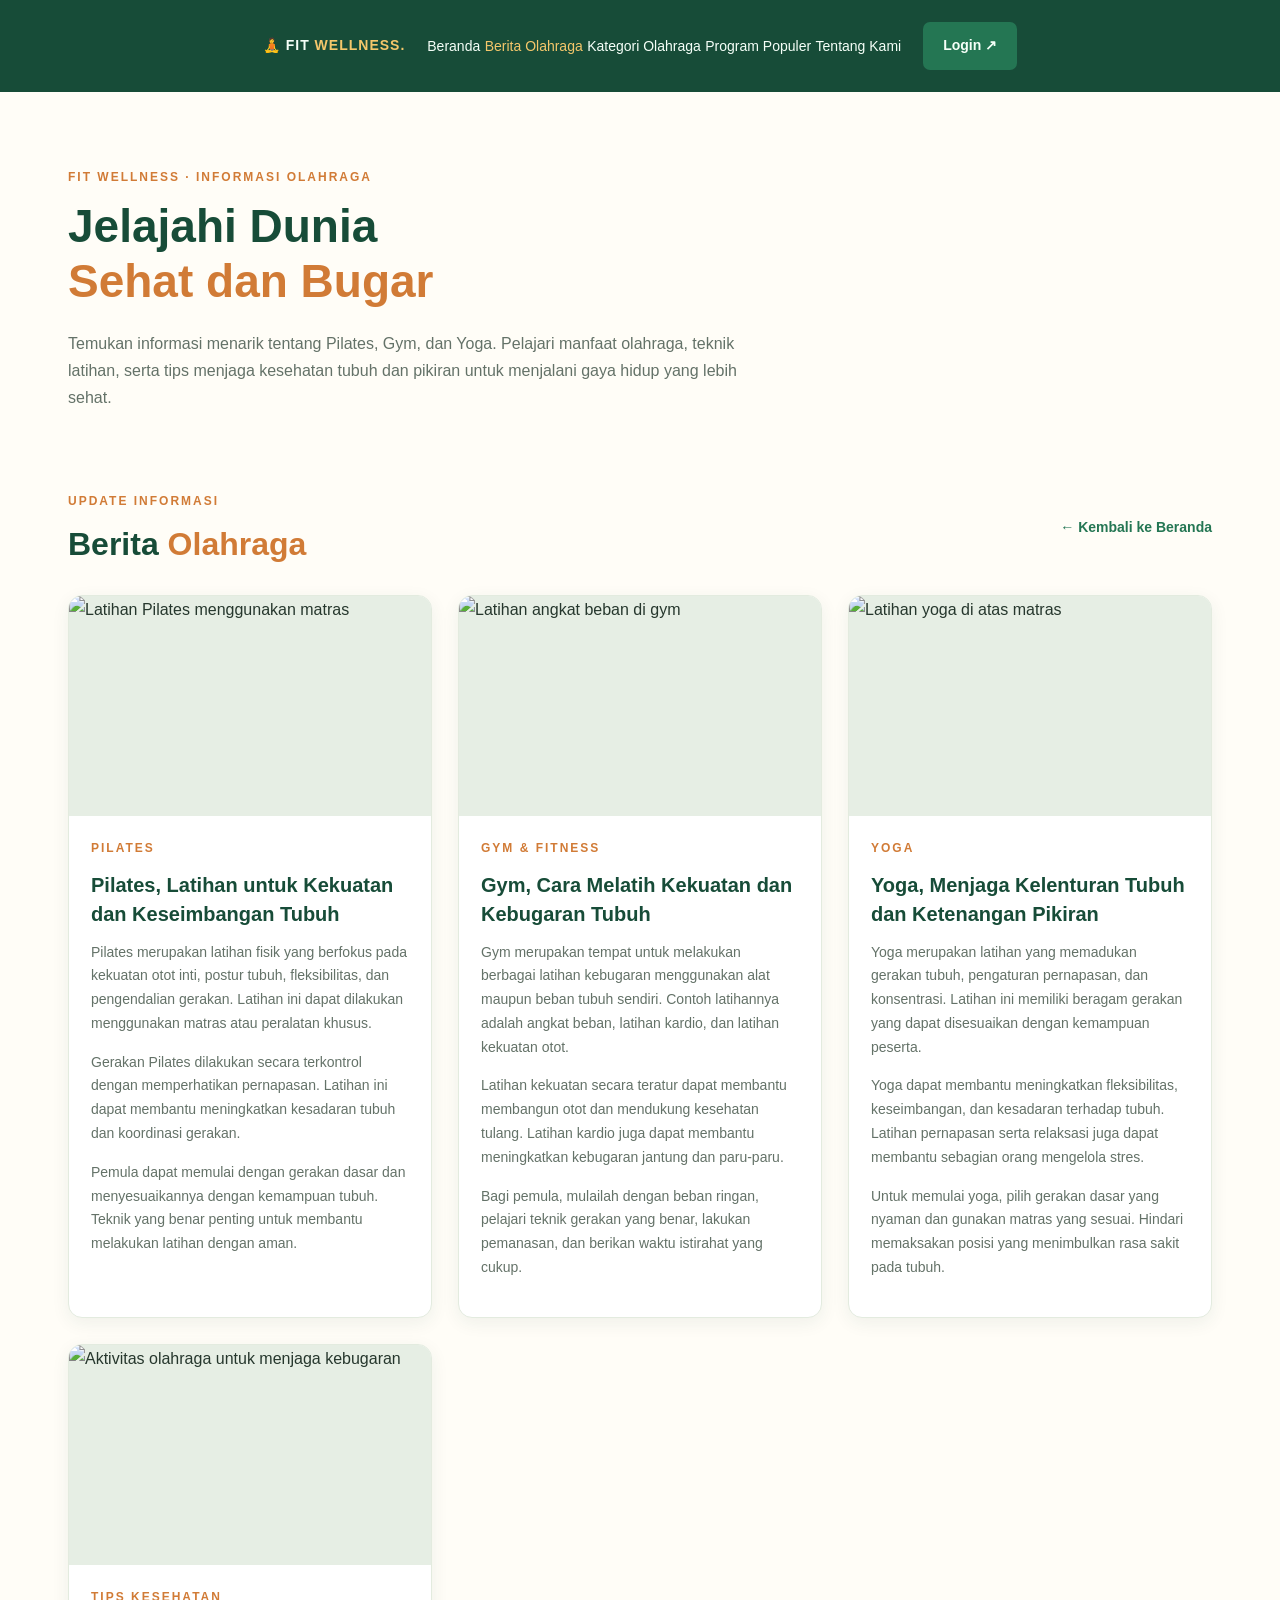
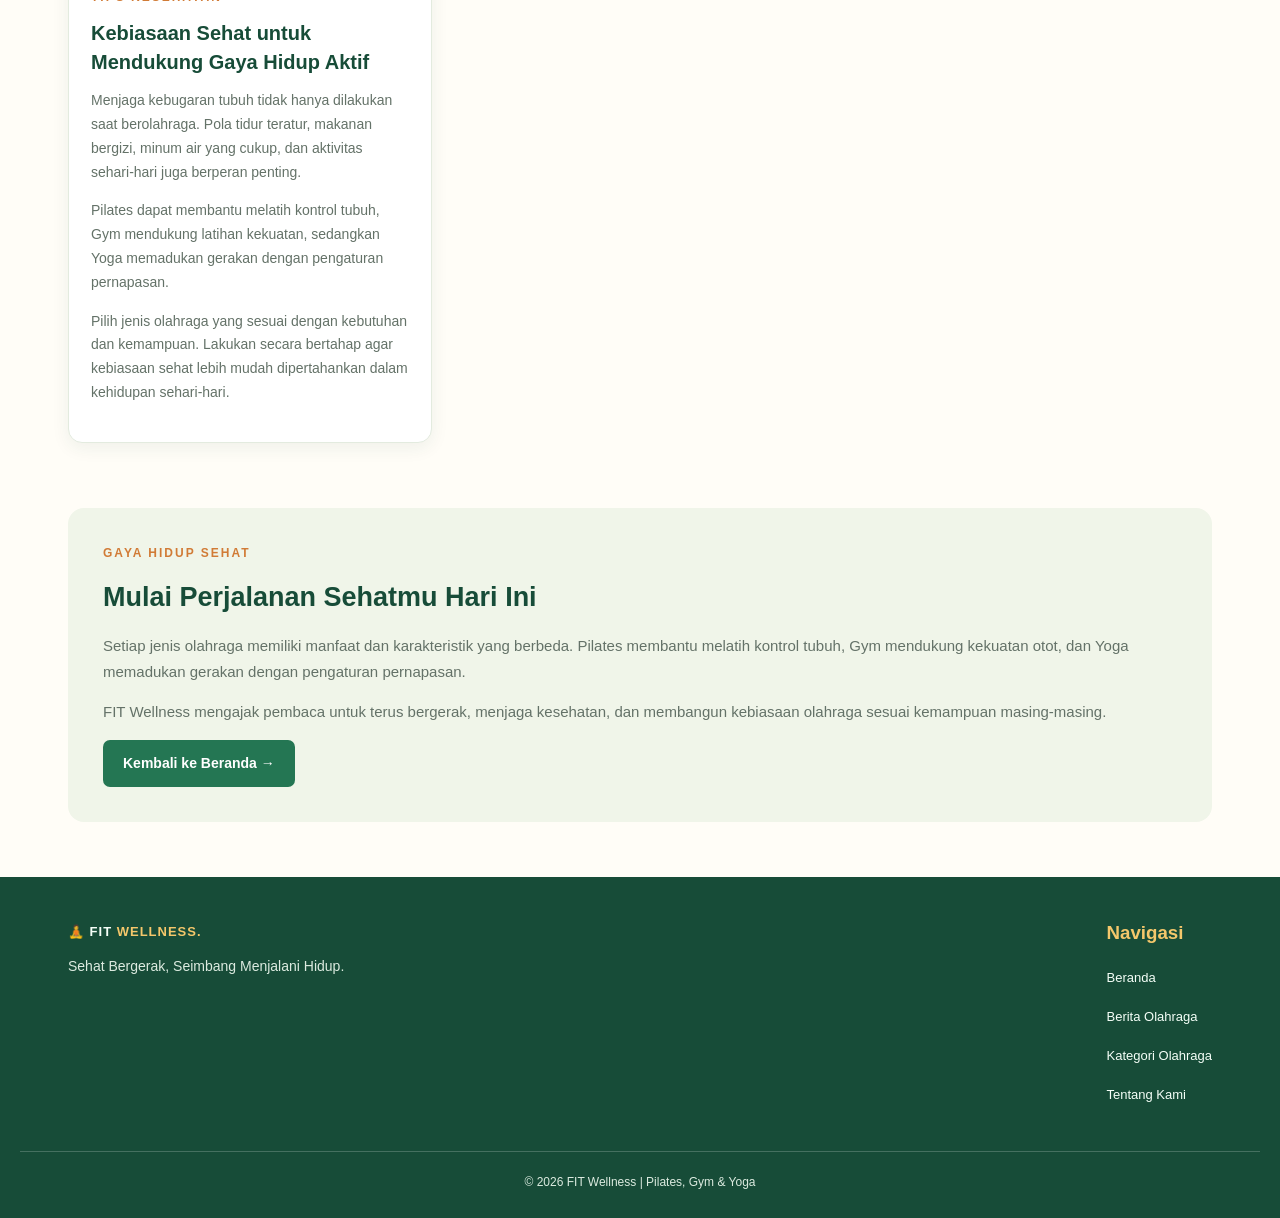
==== berita.html @ 1b556cae "Add files via upload" ====
<!DOCTYPE html>
<html lang="id">
<head>
    <meta charset="UTF-8">
    <meta name="viewport" content="width=device-width, initial-scale=1.0">

    <title>Berita Pilates, Gym & Yoga</title>
    <link rel="stylesheet" href="style.css">
</head>
<body>

<!-- HEADER DAN NAVIGASI -->
<header class="header">
    <div class="container navbar">

        <a href="index.html" class="logo">
            🧘 FIT <span>WELLNESS.</span>
        </a>

        <nav>
            <a href="index.html">Beranda</a>
            <a class="active" href="berita.html">Berita Olahraga</a>
            <a href="index.html#program">Kategori Olahraga</a>
            <a href="index.html#rekomendasi">Program Populer</a>
            <a href="index.html#profil">Tentang Kami</a>
        </nav>

        <a href="login.html" class="btn-login">Login ↗</a>

    </div>
</header>

<!-- KONTEN BERITA -->
<main class="container">

    <!-- INTRO -->
    <section class="intro">
        <p class="category">FIT WELLNESS · INFORMASI OLAHRAGA</p>

        <h1>
            Jelajahi Dunia<br>
            <span>Sehat dan Bugar</span>
        </h1>

        <p>
            Temukan informasi menarik tentang Pilates, Gym,
            dan Yoga. Pelajari manfaat olahraga, teknik latihan,
            serta tips menjaga kesehatan tubuh dan pikiran
            untuk menjalani gaya hidup yang lebih sehat.
        </p>
    </section>

    <!-- DAFTAR BERITA -->
    <section class="news-section">

        <div class="section-title">
            <div>
                <p class="category">UPDATE INFORMASI</p>
                <h2>Berita <span>Olahraga</span></h2>
            </div>

            <a href="index.html" class="more">
                ← Kembali ke Beranda
            </a>
        </div>

        <div class="news-grid">

            <!-- BERITA 1: PILATES -->
            <article class="news-card">

                <img
                    src="gambar/pilates3.jpg"
                    alt="Latihan Pilates menggunakan matras">

                <div class="news-content">

                    <p class="category">PILATES</p>

                    <h2>Pilates, Latihan untuk Kekuatan dan Keseimbangan Tubuh</h2>

                    <p>
                        Pilates merupakan latihan fisik yang berfokus
                        pada kekuatan otot inti, postur tubuh,
                        fleksibilitas, dan pengendalian gerakan.
                        Latihan ini dapat dilakukan menggunakan
                        matras atau peralatan khusus.
                    </p>

                    <p>
                        Gerakan Pilates dilakukan secara terkontrol
                        dengan memperhatikan pernapasan. Latihan
                        ini dapat membantu meningkatkan kesadaran
                        tubuh dan koordinasi gerakan.
                    </p>

                    <p>
                        Pemula dapat memulai dengan gerakan dasar
                        dan menyesuaikannya dengan kemampuan tubuh.
                        Teknik yang benar penting untuk membantu
                        melakukan latihan dengan aman.
                    </p>

                </div>
            </article>

            <!-- BERITA 2: GYM -->
            <article class="news-card">

                <img
                    src="gambar/gym.jpg"
                    alt="Latihan angkat beban di gym">

                <div class="news-content">

                    <p class="category">GYM & FITNESS</p>

                    <h2>Gym, Cara Melatih Kekuatan dan Kebugaran Tubuh</h2>

                    <p>
                        Gym merupakan tempat untuk melakukan
                        berbagai latihan kebugaran menggunakan
                        alat maupun beban tubuh sendiri. Contoh
                        latihannya adalah angkat beban, latihan
                        kardio, dan latihan kekuatan otot.
                    </p>

                    <p>
                        Latihan kekuatan secara teratur dapat
                        membantu membangun otot dan mendukung
                        kesehatan tulang. Latihan kardio juga
                        dapat membantu meningkatkan kebugaran
                        jantung dan paru-paru.
                    </p>

                    <p>
                        Bagi pemula, mulailah dengan beban ringan,
                        pelajari teknik gerakan yang benar,
                        lakukan pemanasan, dan berikan waktu
                        istirahat yang cukup.
                    </p>

                </div>
            </article>

            <!-- BERITA 3: YOGA -->
            <article class="news-card">

                <img
                    src="gambar/yoga.jpg"
                    alt="Latihan yoga di atas matras">

                <div class="news-content">

                    <p class="category">YOGA</p>

                    <h2>Yoga, Menjaga Kelenturan Tubuh dan Ketenangan Pikiran</h2>

                    <p>
                        Yoga merupakan latihan yang memadukan
                        gerakan tubuh, pengaturan pernapasan,
                        dan konsentrasi. Latihan ini memiliki
                        beragam gerakan yang dapat disesuaikan
                        dengan kemampuan peserta.
                    </p>

                    <p>
                        Yoga dapat membantu meningkatkan
                        fleksibilitas, keseimbangan, dan kesadaran
                        terhadap tubuh. Latihan pernapasan serta
                        relaksasi juga dapat membantu sebagian
                        orang mengelola stres.
                    </p>

                    <p>
                        Untuk memulai yoga, pilih gerakan dasar
                        yang nyaman dan gunakan matras yang sesuai.
                        Hindari memaksakan posisi yang menimbulkan
                        rasa sakit pada tubuh.
                    </p>

                </div>
            </article>

            <!-- BERITA 4: KEBUGARAN -->
            <article class="news-card">

                <img
                    src="gambar/kebugaran.jpg"
                    alt="Aktivitas olahraga untuk menjaga kebugaran">

                <div class="news-content">

                    <p class="category">TIPS KESEHATAN</p>

                    <h2>Kebiasaan Sehat untuk Mendukung Gaya Hidup Aktif</h2>

                    <p>
                        Menjaga kebugaran tubuh tidak hanya
                        dilakukan saat berolahraga. Pola tidur
                        teratur, makanan bergizi, minum air yang
                        cukup, dan aktivitas sehari-hari juga
                        berperan penting.
                    </p>

                    <p>
                        Pilates dapat membantu melatih kontrol
                        tubuh, Gym mendukung latihan kekuatan,
                        sedangkan Yoga memadukan gerakan dengan
                        pengaturan pernapasan.
                    </p>

                    <p>
                        Pilih jenis olahraga yang sesuai dengan
                        kebutuhan dan kemampuan. Lakukan secara
                        bertahap agar kebiasaan sehat lebih mudah
                        dipertahankan dalam kehidupan sehari-hari.
                    </p>

                </div>
            </article>

        </div>
    </section>

    <!-- PENUTUP -->
    <section class="info-section" id="tentang">

        <p class="category">GAYA HIDUP SEHAT</p>

        <h2>Mulai Perjalanan Sehatmu Hari Ini</h2>

        <p>
            Setiap jenis olahraga memiliki manfaat dan
            karakteristik yang berbeda. Pilates membantu
            melatih kontrol tubuh, Gym mendukung kekuatan
            otot, dan Yoga memadukan gerakan dengan
            pengaturan pernapasan.
        </p>

        <p>
            FIT Wellness mengajak pembaca untuk terus bergerak,
            menjaga kesehatan, dan membangun kebiasaan olahraga
            sesuai kemampuan masing-masing.
        </p>

        <a href="index.html" class="btn-login">
            Kembali ke Beranda →
        </a>

    </section>

</main>

<!-- FOOTER -->
<footer class="footer">

    <div class="container footer-content">

        <div>
            <a href="index.html" class="logo">
                🧘 FIT <span>WELLNESS.</span>
            </a>

            <p>Sehat Bergerak, Seimbang Menjalani Hidup.</p>
        </div>

        <div class="footer-menu">
            <h3>Navigasi</h3>
            <p><a href="index.html">Beranda</a></p>
            <p><a href="berita.html">Berita Olahraga</a></p>
            <p><a href="index.html#program">Kategori Olahraga</a></p>
            <p><a href="index.html#profil">Tentang Kami</a></p>
        </div>

    </div>

    <div class="copyright">
        <p>&copy; 2026 FIT Wellness | Pilates, Gym & Yoga</p>
    </div>

</footer>

</body>
</html>
---- style.css ----
/* =========================
   1. PENGATURAN DASAR
========================= */
* {
    margin: 0;
    padding: 0;
    box-sizing: border-box;
    font-family: Arial, sans-serif;
}

html {
    scroll-behavior: smooth;
}

body {
    background: #fffdf7;
    color: #26372d;
    line-height: 1.7;
}

a {
    text-decoration: none;
}


/* =========================
   2. HEADER DAN NAVBAR
========================= */
.header {
    background: #174c38;
    color: white;
    padding: 22px 7%;
    display: flex;
    justify-content: space-between;
    align-items: center;
    flex-wrap: wrap;
    gap: 18px;
}

.logo {
    color: white;
    font-size: 25px;
    font-weight: 800;
    letter-spacing: 1px;
}

.logo span {
    color: #f4c76b;
}

.logo-icon {
    display: inline-flex;
    align-items: center;
    justify-content: center;
    background: #f4c76b;
    color: #174c38;
    border-radius: 8px;
    padding: 3px 8px;
    margin-right: 5px;
}

.navbar {
    display: flex;
    align-items: center;
    flex-wrap: wrap;
    gap: 22px;
}

.navbar a {
    color: #f5fff8;
    font-size: 14px;
    transition: color 0.3s;
}

.navbar a:hover,
.navbar a.active {
    color: #f4c76b;
}


/* =========================
   3. CONTAINER UTAMA
========================= */
.container {
    max-width: 1200px;
    margin: auto;
    padding: 0 28px;
}


/* =========================
   4. INTRO / HERO
========================= */
.intro,
.hero {
    padding: 75px 0 55px;
    max-width: 850px;
}

.label,
.category {
    color: #d17b36;
    font-size: 12px;
    font-weight: bold;
    letter-spacing: 2px;
    margin-bottom: 12px;
}

.intro h1,
.hero h1 {
    color: #174c38;
    font-size: 46px;
    line-height: 1.2;
    margin-bottom: 20px;
}

.intro h1 span,
.hero h1 span,
.section-title h2 span {
    color: #d17b36;
}

.intro > p:last-child,
.hero > p:not(.category) {
    color: #647268;
    max-width: 700px;
    font-size: 16px;
}

.hero {
    padding-top: 100px;
    padding-bottom: 100px;
}


/* =========================
   5. BAGIAN BERITA
========================= */
.news-section {
    padding: 25px 0 65px;
}

.section-title {
    display: flex;
    justify-content: space-between;
    align-items: center;
    gap: 20px;
    margin-bottom: 30px;
}

.section-title h2 {
    color: #174c38;
    font-size: 32px;
    line-height: 1.3;
}

.more {
    color: #247653;
    font-size: 14px;
    font-weight: bold;
}

.more:hover {
    color: #174c38;
}


/* =========================
   6. GRID KARTU BERITA
========================= */
.news-grid {
    display: grid;
    grid-template-columns: repeat(3, minmax(0, 1fr));
    gap: 26px;
    align-items: stretch;
}


/* =========================
   7. KARTU BERITA
========================= */
.news-card {
    background: #ffffff;
    border: 1px solid #e3ebdf;
    border-radius: 14px;
    overflow: hidden;
    display: flex;
    flex-direction: column;
    box-shadow: 0 5px 18px rgba(29, 76, 52, 0.07);
    transition: transform 0.3s, box-shadow 0.3s;
}

.news-card:hover {
    transform: translateY(-5px);
    box-shadow: 0 12px 26px rgba(29, 76, 52, 0.14);
}


/* =========================
   8. GAMBAR BERITA
========================= */
.news-card img {
    display: block;
    width: 100%;
    height: 220px;
    object-fit: cover;
    background: #e6eee4;
}


/* =========================
   9. ISI KARTU
========================= */
.card-body,
.news-content {
    padding: 22px;
    display: flex;
    flex-direction: column;
    flex: 1;
}

.card-body h2,
.news-content h2 {
    color: #174c38;
    font-size: 20px;
    line-height: 1.45;
    margin-bottom: 12px;
}

.card-body h3,
.news-content h3 {
    color: #174c38;
    font-size: 20px;
    line-height: 1.45;
    margin-bottom: 12px;
}

.card-body > p:not(.category),
.news-content > p:not(.category) {
    color: #647268;
    font-size: 14px;
    margin-bottom: 15px;
}

.read-more {
    color: #247653;
    font-size: 13px;
    font-weight: bold;
    margin-top: auto;
    align-self: flex-start;
}

.read-more:hover {
    color: #174c38;
}


/* =========================
   10. BAGIAN HIGHLIGHT
========================= */
.highlight,
.info-section {
    background: #f0f5e9;
    border-radius: 16px;
    padding: 35px;
    margin-bottom: 55px;
}

.highlight {
    display: flex;
    justify-content: space-between;
    align-items: center;
    gap: 25px;
}

.highlight h2,
.info-section h2 {
    color: #174c38;
    font-size: 27px;
    margin-bottom: 12px;
}

.highlight div > p:last-child {
    color: #647268;
    max-width: 650px;
    font-size: 14px;
}

.info-section > p:not(.category) {
    color: #647268;
    font-size: 15px;
    margin-bottom: 15px;
}

.button,
.btn-login {
    display: inline-block;
    flex-shrink: 0;
    background: #247653;
    color: white;
    padding: 12px 20px;
    border-radius: 7px;
    font-size: 14px;
    font-weight: bold;
    transition: background 0.3s;
}

.button:hover,
.btn-login:hover {
    background: #174c38;
}


/* =========================
   11. FOOTER
========================= */
.footer {
    background: #174c38;
    color: #f5fff8;
    padding: 40px 20px 25px;
}

.footer .logo {
    display: inline-block;
    margin-bottom: 12px;
}

.footer p {
    font-size: 14px;
    margin-bottom: 10px;
    color: #dcebe0;
}

.footer-content {
    display: flex;
    justify-content: space-between;
    gap: 35px;
    padding-bottom: 25px;
}

.footer-content h3 {
    color: #f4c76b;
    margin-bottom: 12px;
}

.footer-menu {
    display: flex;
    flex-direction: column;
    gap: 5px;
}

.footer-menu a,
.footer-content a {
    color: #f5fff8;
    font-size: 13px;
}

.footer-menu a:hover,
.footer-content a:hover {
    color: #f4c76b;
}

.copyright {
    text-align: center;
    border-top: 1px solid rgba(255, 255, 255, 0.2);
    padding-top: 20px;
    margin-top: 10px;
}

.copyright p {
    color: #dcebe0;
    font-size: 12px;
    margin-bottom: 0;
}

.footer small {
    display: block;
    border-top: 1px solid rgba(255, 255, 255, 0.2);
    padding-top: 20px;
    color: #dcebe0;
    font-size: 12px;
}


/* =========================
   12. RESPONSIVE TABLET
========================= */
@media (max-width: 900px) {
    .header {
        padding: 22px 5%;
    }

    .navbar {
        gap: 14px;
    }

    .news-grid {
        grid-template-columns: repeat(2, minmax(0, 1fr));
    }

    .intro h1,
    .hero h1 {
        font-size: 40px;
    }

    .highlight {
        align-items: flex-start;
        flex-direction: column;
    }

    .footer-content {
        flex-wrap: wrap;
    }
}


/* =========================
   13. RESPONSIVE HP
========================= */
@media (max-width: 600px) {
    .header {
        flex-direction: column;
        text-align: center;
        padding: 20px 16px;
    }

    .logo {
        font-size: 23px;
    }

    .navbar {
        justify-content: center;
        gap: 12px 16px;
    }

    .navbar a {
        font-size: 12px;
    }

    .container {
        padding: 0 16px;
    }

    .intro,
    .hero {
        padding: 48px 0 35px;
    }

    .hero {
        padding-top: 65px;
        padding-bottom: 65px;
    }

    .intro h1,
    .hero h1 {
        font-size: 33px;
    }

    .intro > p:last-child,
    .hero > p:not(.category) {
        font-size: 14px;
    }

    .section-title {
        align-items: flex-start;
        flex-direction: column;
    }

    .section-title h2 {
        font-size: 28px;
    }

    .news-grid {
        grid-template-columns: 1fr;
        gap: 22px;
    }

    .news-card img {
        height: 230px;
    }

    .card-body,
    .news-content {
        padding: 20px;
    }

    .card-body h2,
    .news-content h2,
    .card-body h3,
    .news-content h3 {
        font-size: 19px;
    }

    .highlight,
    .info-section {
        padding: 25px 20px;
        margin-bottom: 35px;
    }

    .highlight h2,
    .info-section h2 {
        font-size: 23px;
    }

    .footer-content {
        flex-direction: column;
        text-align: center;
        align-items: center;
    }

    .footer-menu {
        align-items: center;
    }
}
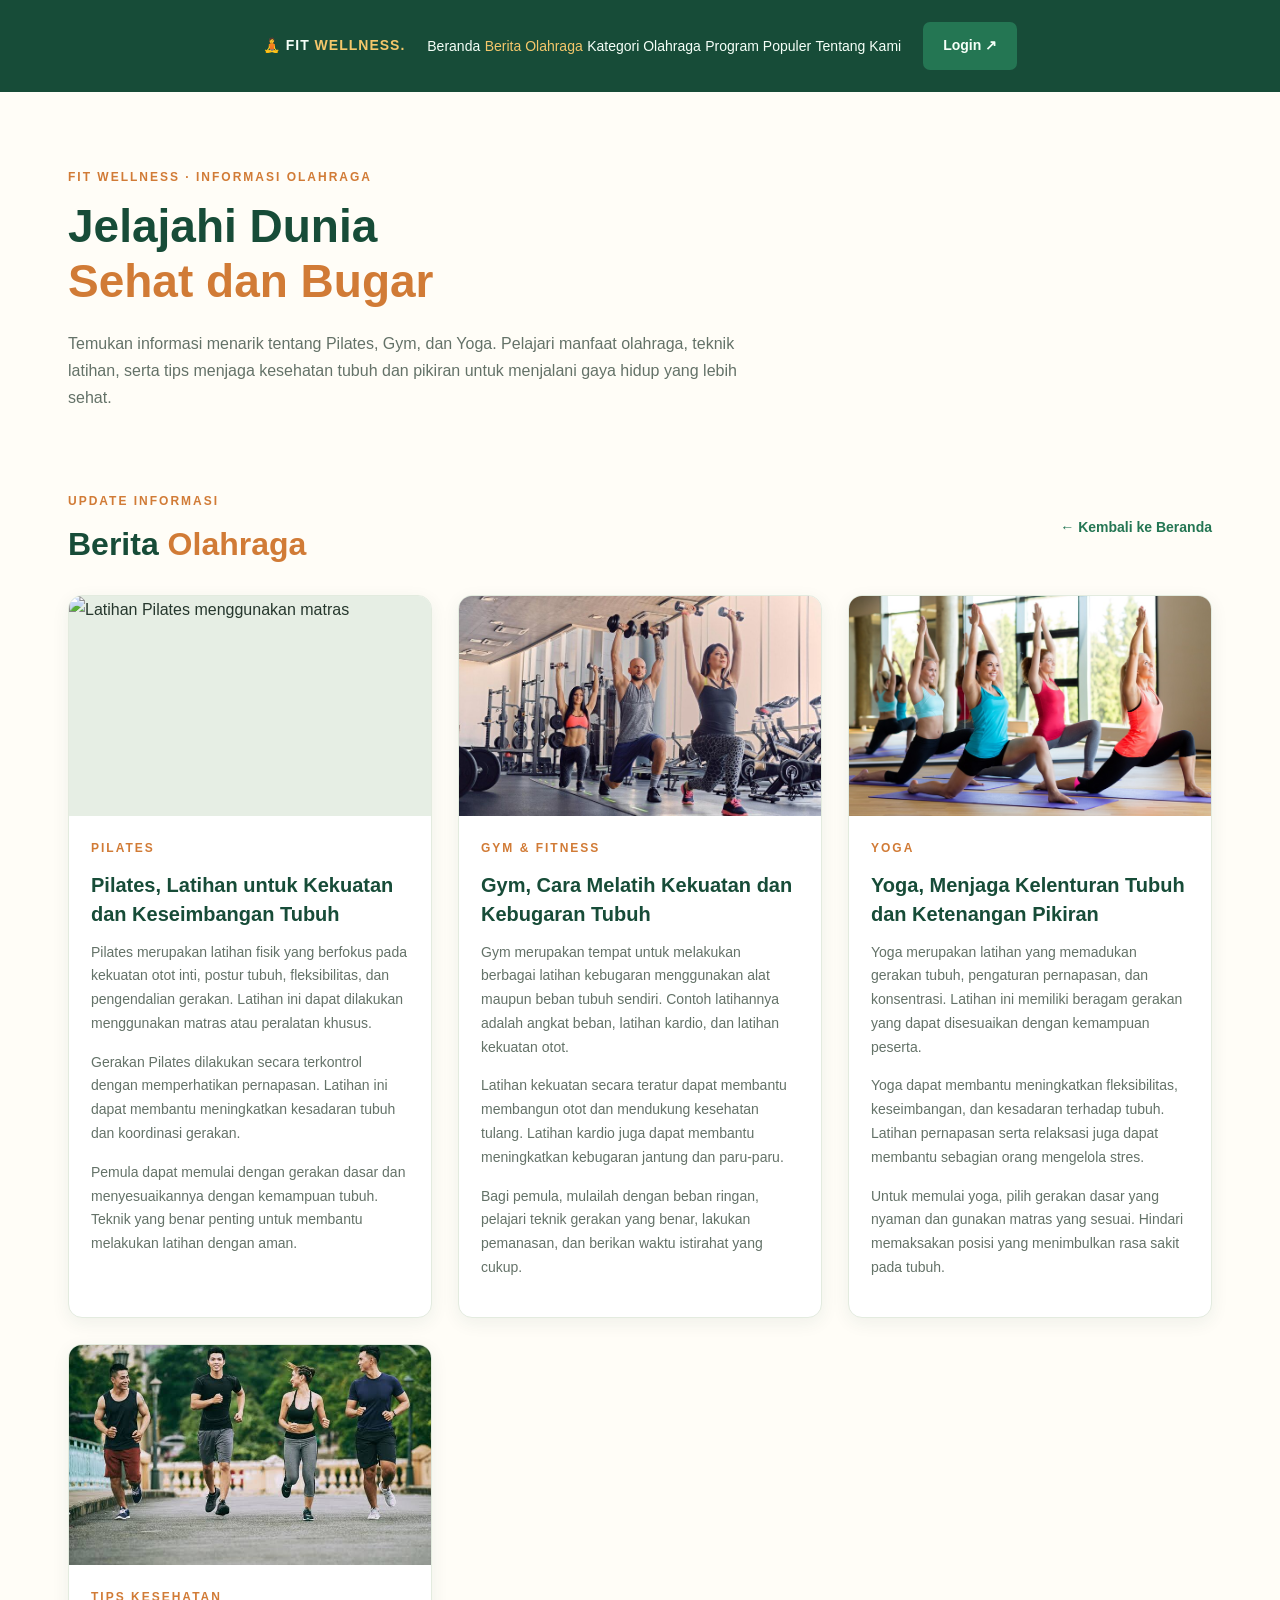
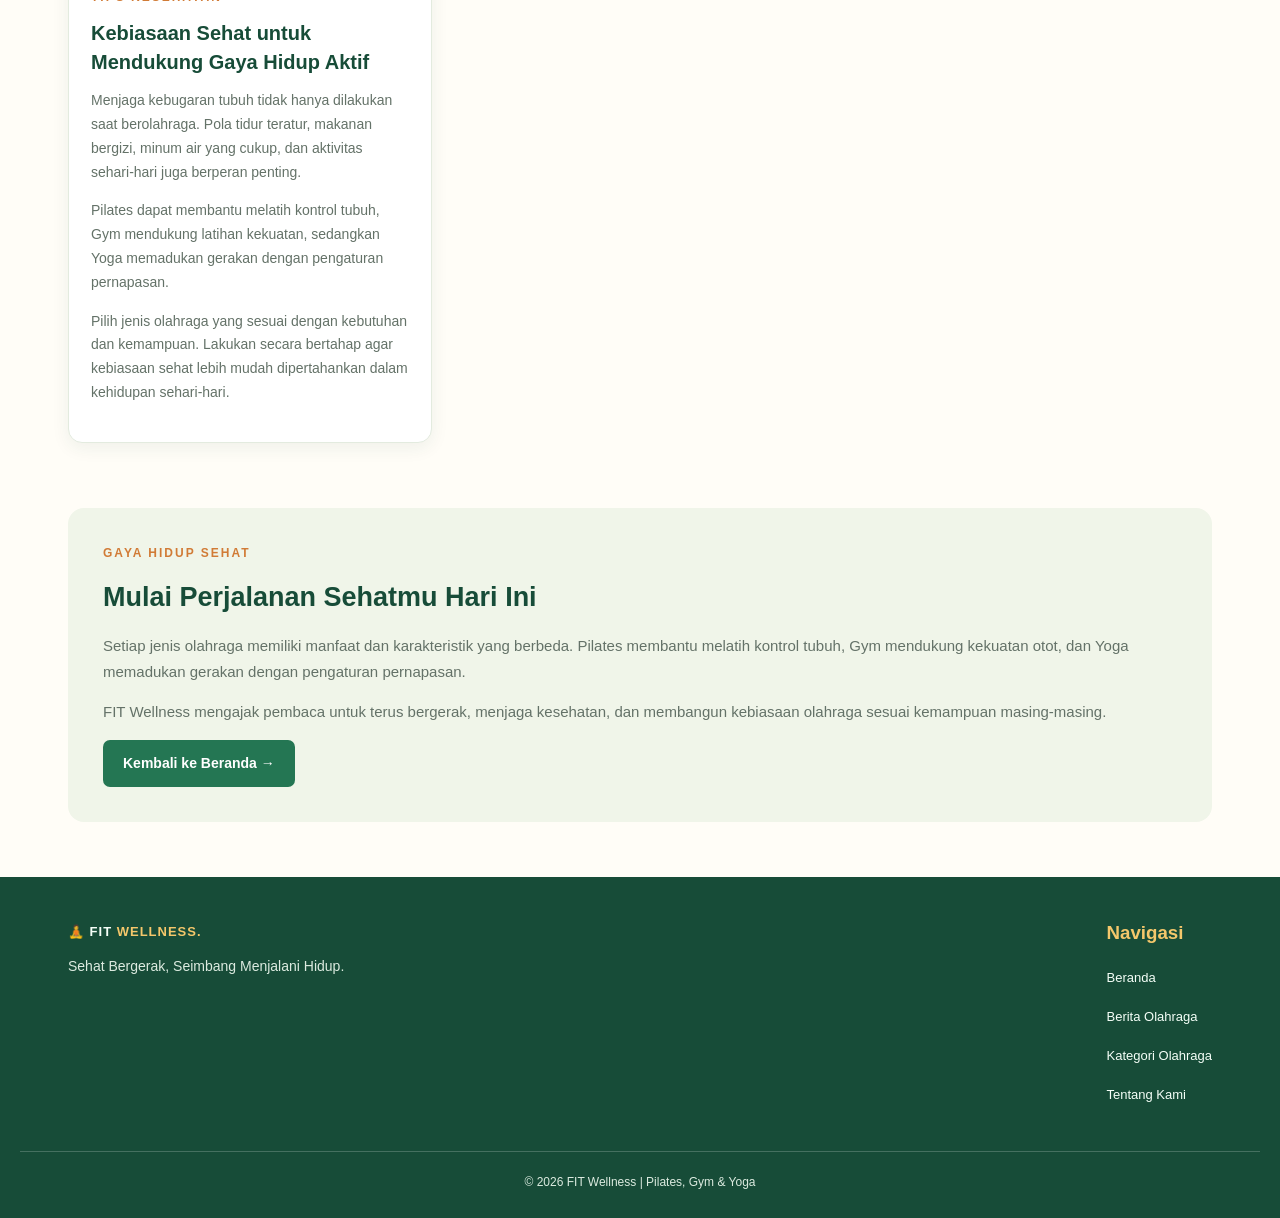
==== commit f5813693: "Update berita.html" ====
--- a/berita.html
+++ b/berita.html
@@ -108,7 +108,7 @@
             <article class="news-card">
 
                 <img
-                    src="gambar/gym.jpg"
+                    src="gym.jpg"
                     alt="Latihan angkat beban di gym">
 
                 <div class="news-content">
@@ -147,7 +147,7 @@
             <article class="news-card">
 
                 <img
-                    src="gambar/yoga.jpg"
+                    src="yoga.jpg"
                     alt="Latihan yoga di atas matras">
 
                 <div class="news-content">
@@ -186,7 +186,7 @@
             <article class="news-card">
 
                 <img
-                    src="gambar/kebugaran.jpg"
+                    src="kebugaran.jpg"
                     alt="Aktivitas olahraga untuk menjaga kebugaran">
 
                 <div class="news-content">
@@ -282,4 +282,4 @@
 </footer>
 
 </body>
-</html>+</html>
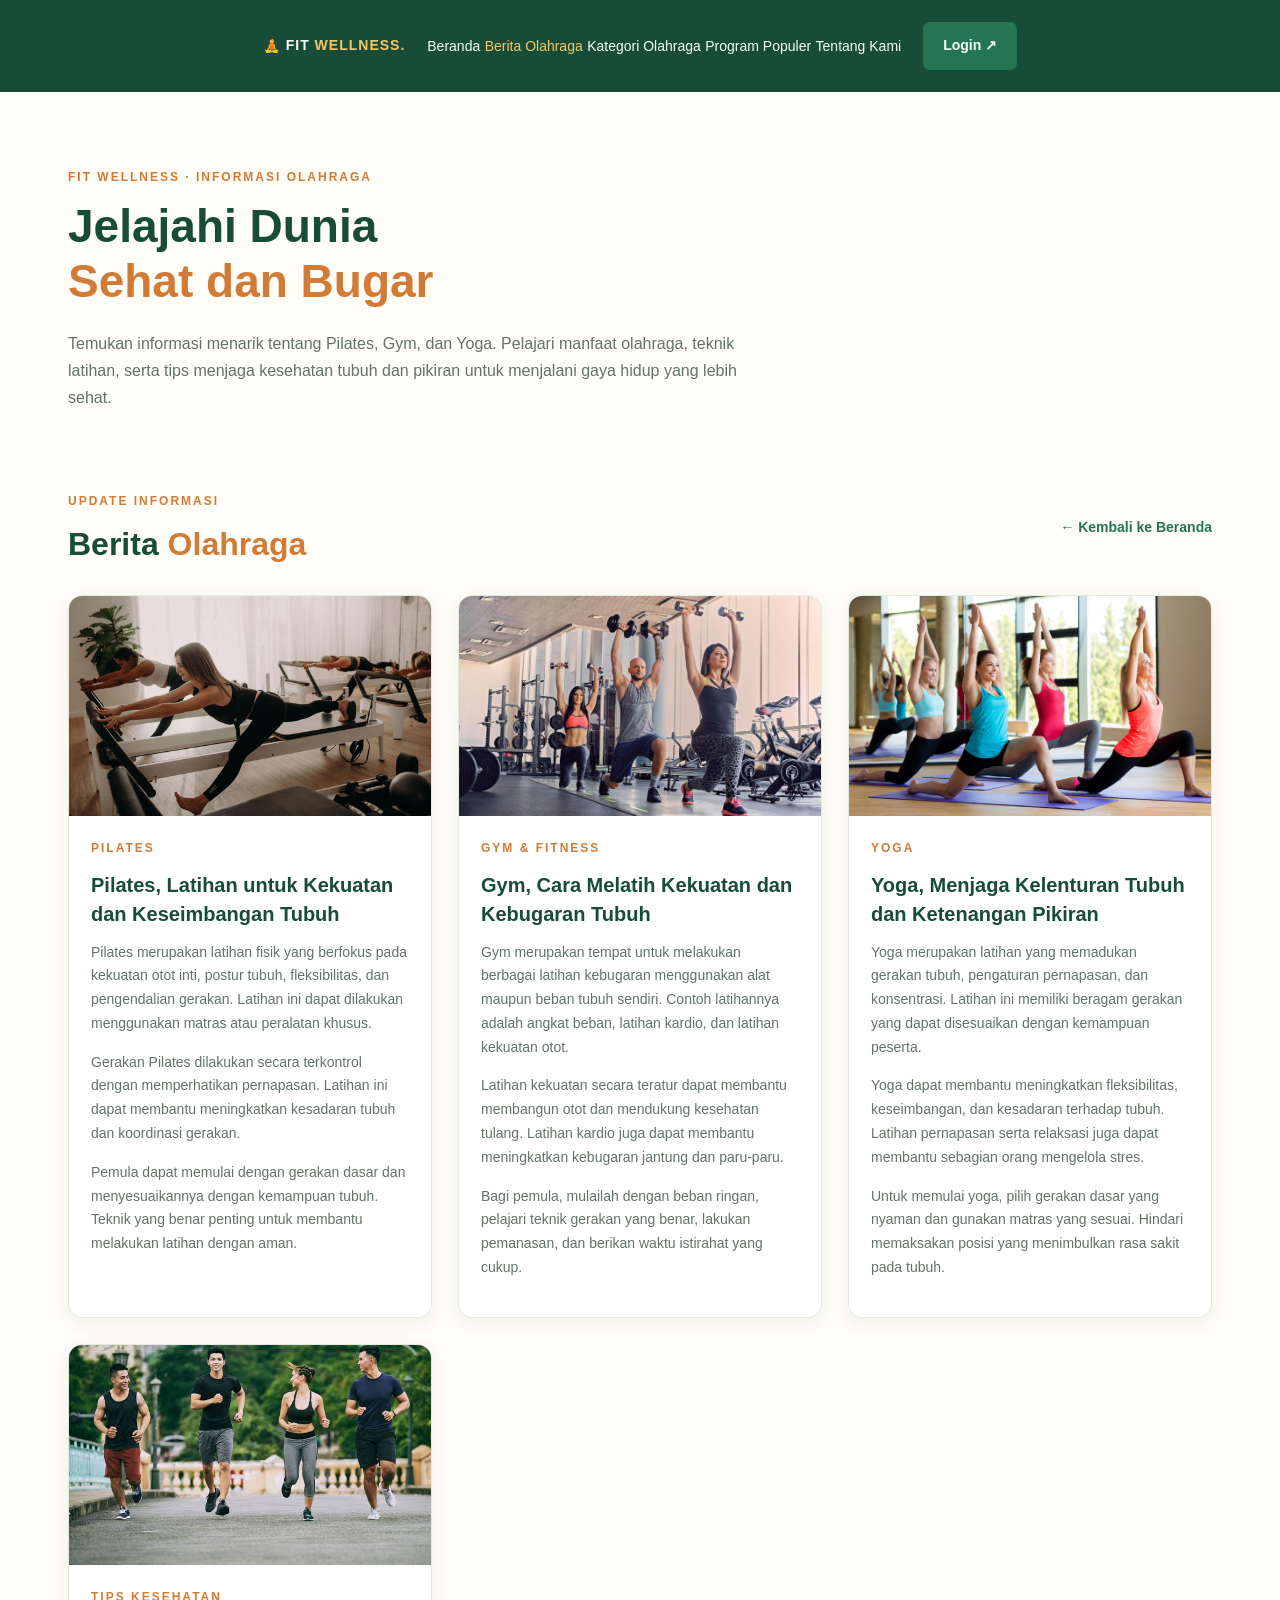
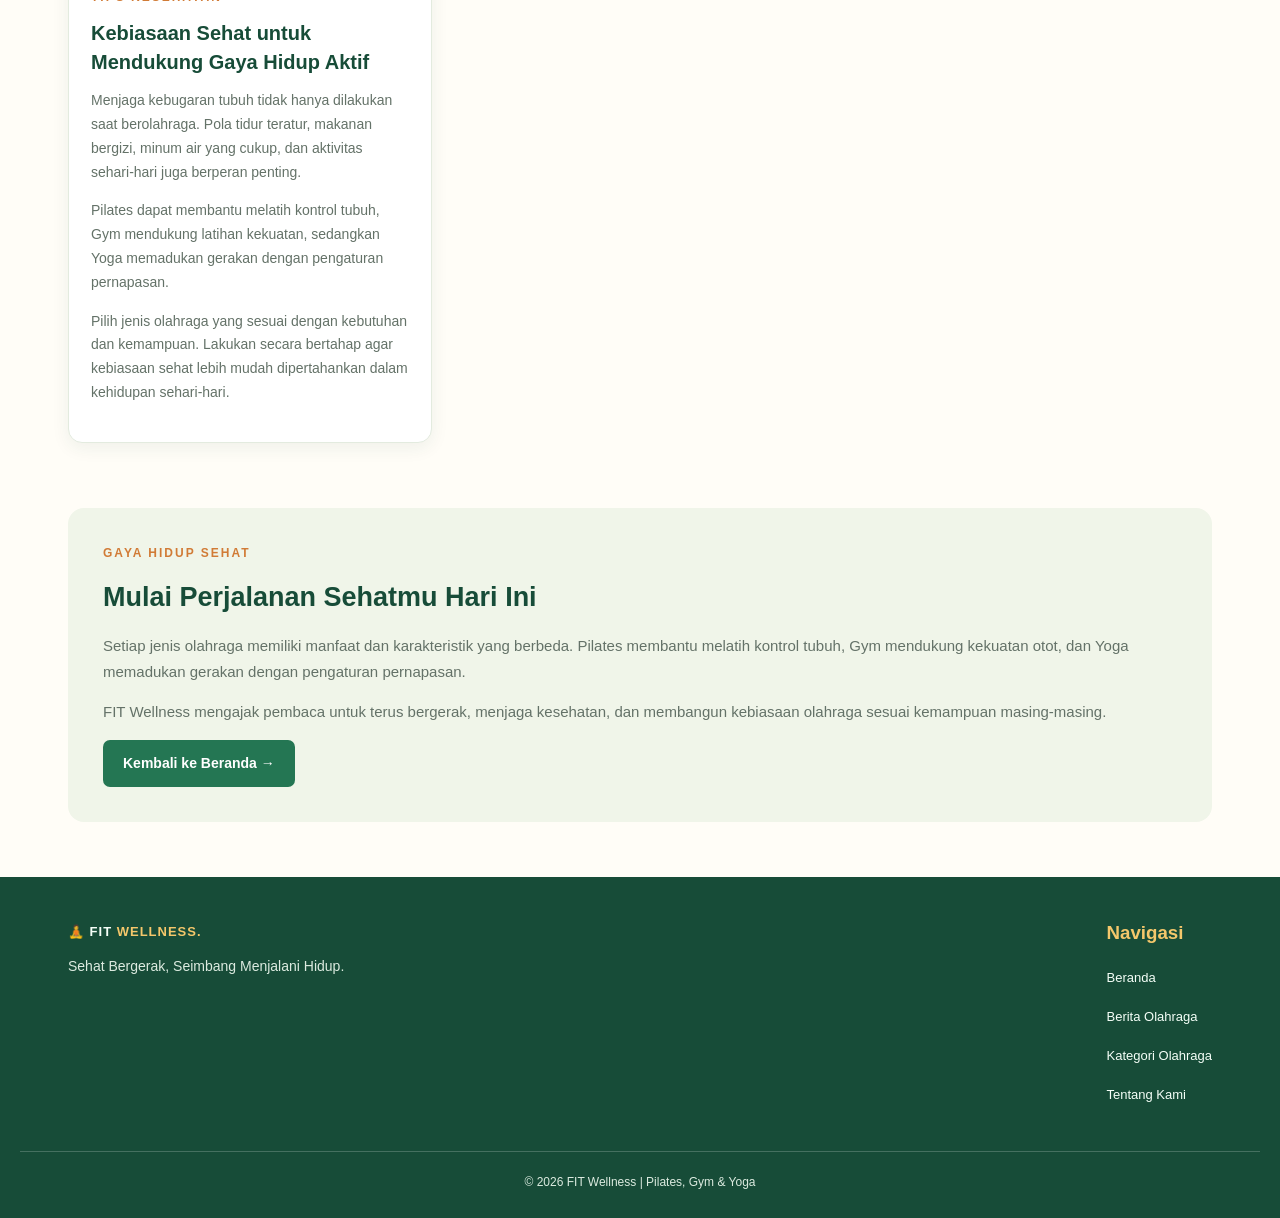
==== commit 75b2582a: "Update berita.html" ====
--- a/berita.html
+++ b/berita.html
@@ -70,7 +70,7 @@
             <article class="news-card">
 
                 <img
-                    src="gambar/pilates3.jpg"
+                    src="pilates3.jpg"
                     alt="Latihan Pilates menggunakan matras">
 
                 <div class="news-content">
